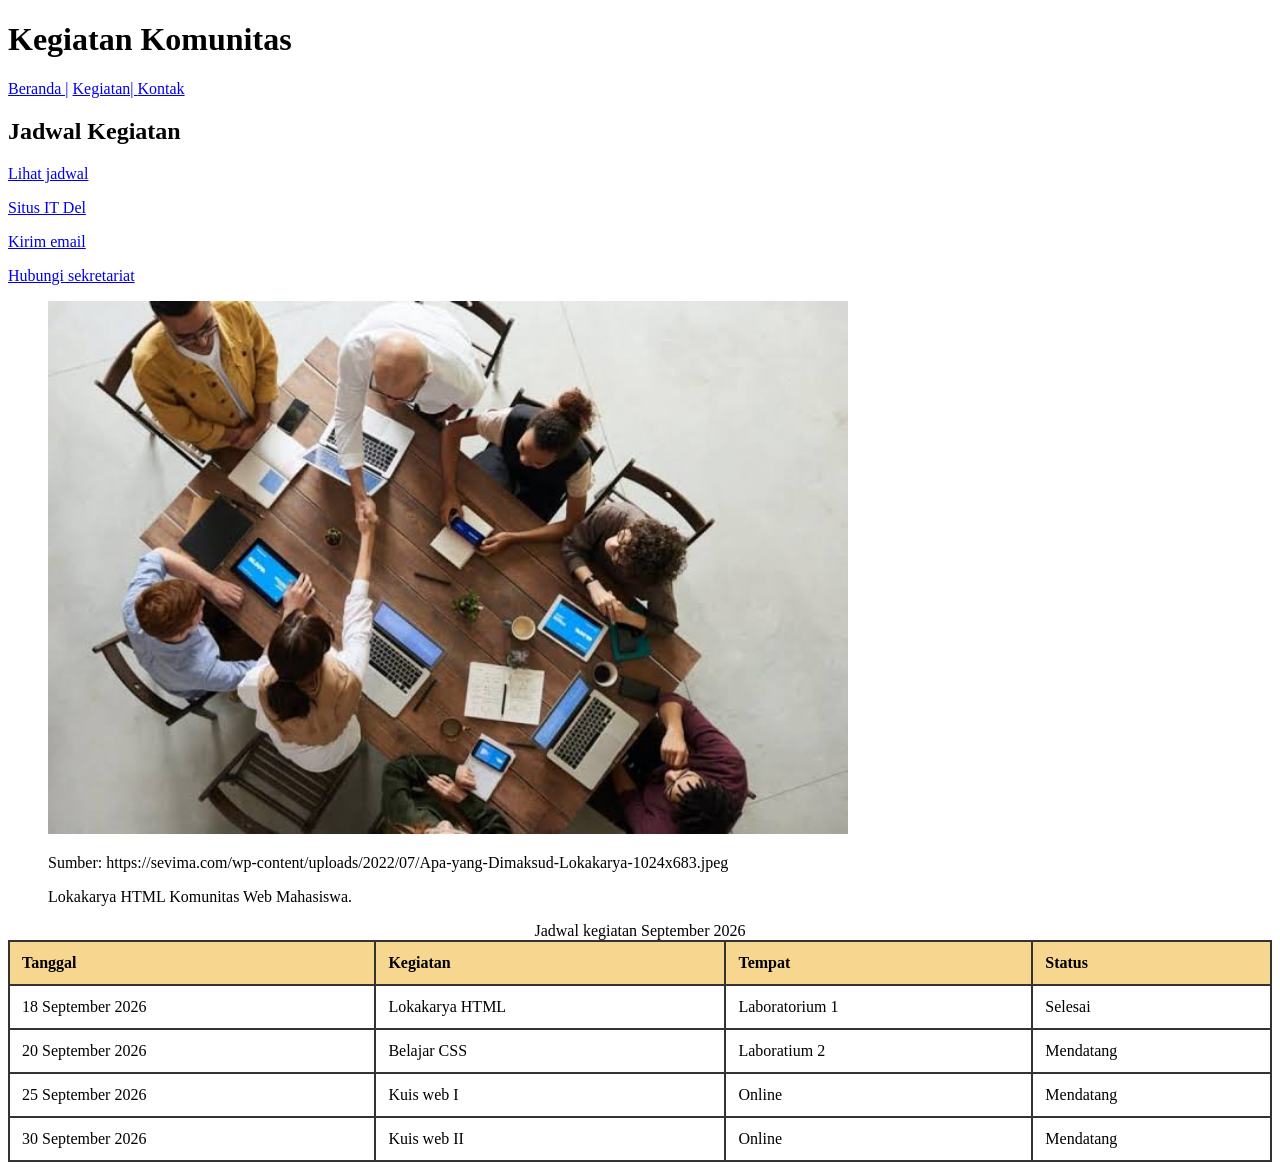
==== kegiatan.html @ 22a91a05 "Menambahkan navigasi media dan tabel kegiatan week 2 sesi 2" ====
<!doctype html>
<html lang="id">
<head>
 <meta charset="UTF-8">
 <meta name="viewport" content="width=device-width, initial-scale=1.0">
 <meta name="description" content="Jadwal kegiatan Komunitas Web Mahasiswa.">
 <title>Kegiatan | Komunitas Web Mahasiswa</title>
  <style>
  table {
    border-collapse: collapse; 
    width: 100%;
  }
  th, td {
    border: 2px solid #333333;
    padding: 12px;            
    text-align: left;
  }
  th {
    background-color: #f7d68f;
  }
</style>
</head>
<body>
 <header>
 <h1>Kegiatan Komunitas</h1>
 <nav aria-label="Navigasi utama">
 <a href="index.html">Beranda |</a>
 <a href="kegiatan.html" aria-current="page"> Kegiatan| </a>
 <a href="kontak.html" aria-current="page"> Kontak</a> 
 </nav>

 </header>
 <main>
 <h2>Jadwal Kegiatan</h2>
    <p><a href="#jadwal">Lihat jadwal</a></p>
    <p><a href="https://www.del.ac.id/">Situs IT Del</a></p>
    <p><a href="mailto:web@example.ac.id">Kirim email</a></p>
    <p><a href="tel:+62632601231">Hubungi sekretariat</a></p>

    <figure>
 <img src="images/Lokakarya.jpg"
 alt="Mahasiswa berdiskusi dalam lokakarya HTML"
 width="800" height="533">
  <p>Sumber: https://sevima.com/wp-content/uploads/2022/07/Apa-yang-Dimaksud-Lokakarya-1024x683.jpeg</p>
 <figcaption>Lokakarya HTML Komunitas Web Mahasiswa.</figcaption>
</figure>

<table id="jadwal">
 <caption>Jadwal kegiatan September 2026</caption>
 <thead>
 
 <tr>
 <th scope="col">Tanggal</th>
 <th scope="col">Kegiatan</th>
 <th scope="col">Tempat</th>
 <th scope="col">Status</th>
 </tr>
 </thead>
 <tbody>
 <tr>
 <td>18 September 2026</td>
 <td>Lokakarya HTML</td>
 <td>Laboratorium 1</td>
 <td>Selesai</td>
 </tr>
 <tr>
   <td>20 September 2026</td>
   <td>Belajar CSS</td>
   <td>Laboratium 2</td>
   <td>Mendatang</td>
 </tr>
 <tr>
   <td>25 September 2026</td>
   <td>Kuis web I</td>
   <td>Online</td>
   <td>Mendatang</td>
 </tr>
 <tr>
   <td>30 September 2026</td>
   <td>Kuis web II</td>
   <td>Online</td>
   <td>Mendatang</td>
 </tr>
 </tbody>
</table>

 </main>
</body>
</html>
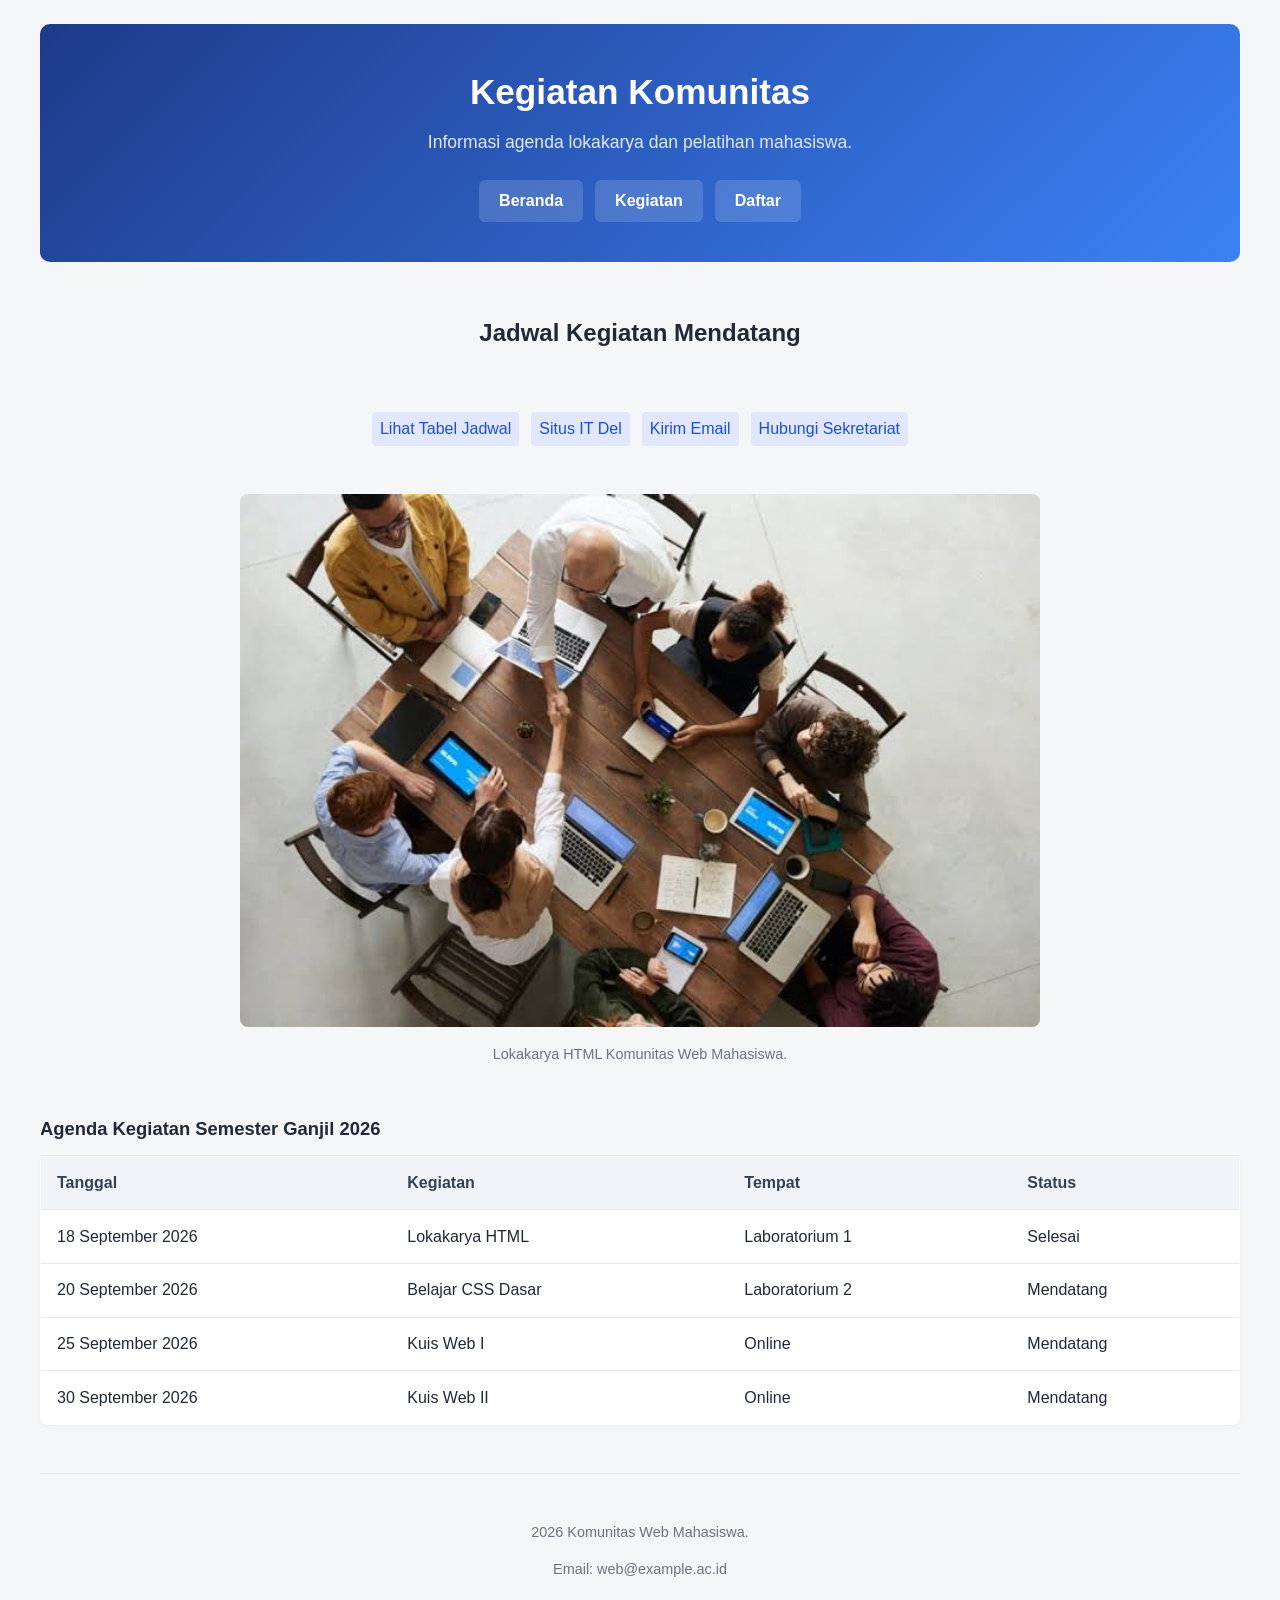
==== commit 79505f4f: "PSWI Week 7 Sesi 2: latihan dan pengujian" ====
--- a/kegiatan.html
+++ b/kegiatan.html
@@ -1,89 +1,83 @@
 <!doctype html>
 <html lang="id">
 <head>
- <meta charset="UTF-8">
- <meta name="viewport" content="width=device-width, initial-scale=1.0">
- <meta name="description" content="Jadwal kegiatan Komunitas Web Mahasiswa.">
- <title>Kegiatan | Komunitas Web Mahasiswa</title>
-  <style>
-  table {
-    border-collapse: collapse; 
-    width: 100%;
-  }
-  th, td {
-    border: 2px solid #333333;
-    padding: 12px;            
-    text-align: left;
-  }
-  th {
-    background-color: #f7d68f;
-  }
-</style>
+    <meta charset="UTF-8">
+    <meta name="viewport" content="width=device-width, initial-scale=1.0">
+    <meta name="description" content="Jadwal kegiatan Komunitas Web Mahasiswa.">
+    <title>Kegiatan | Komunitas Web Mahasiswa</title>
+    <link rel="stylesheet" href="css/style.css">
 </head>
 <body>
- <header>
- <h1>Kegiatan Komunitas</h1>
- <nav aria-label="Navigasi utama">
- <a href="index.html">Beranda |</a>
- <a href="kegiatan.html" aria-current="page"> Kegiatan| </a>
- <a href="kontak.html" aria-current="page"> Kontak</a> 
- </nav>
+    <header>
+        <h1>Kegiatan Komunitas</h1>
+        <p>Informasi agenda lokakarya dan pelatihan mahasiswa.</p>
+        <nav aria-label="Navigasi utama">
+            <a class="navi" href="index.html">Beranda</a>
+            <a class="navi" href="kegiatan.html" aria-current="page">Kegiatan</a>
+            <a class="navi" href="daftar.html">Daftar</a> 
+        </nav>
+    </header>
 
- </header>
- <main>
- <h2>Jadwal Kegiatan</h2>
-    <p><a href="#jadwal">Lihat jadwal</a></p>
-    <p><a href="https://www.del.ac.id/">Situs IT Del</a></p>
-    <p><a href="mailto:web@example.ac.id">Kirim email</a></p>
-    <p><a href="tel:+62632601231">Hubungi sekretariat</a></p>
+    <main>
+        <section class="hero">
+            <h2>Jadwal Kegiatan Mendatang</h2>
+            <nav class="sub-nav" aria-label="Tautan pintas kegiatan">
+                <a href="#jadwal">Lihat Tabel Jadwal</a>
+                <a href="https://www.del.ac.id/" target="_blank" rel="noopener">Situs IT Del</a>
+                <a href="mailto:web@example.ac.id">Kirim Email</a>
+                <a href="tel:+62632601231">Hubungi Sekretariat</a>
+            </nav>
 
-    <figure>
- <img src="images/Lokakarya.jpg"
- alt="Mahasiswa berdiskusi dalam lokakarya HTML"
- width="800" height="533">
-  <p>Sumber: https://sevima.com/wp-content/uploads/2022/07/Apa-yang-Dimaksud-Lokakarya-1024x683.jpeg</p>
- <figcaption>Lokakarya HTML Komunitas Web Mahasiswa.</figcaption>
-</figure>
+            <figure>
+                <img src="images/Lokakarya.jpg" alt="Mahasiswa berdiskusi dalam lokakarya HTML" width="800" height="533">
+                <figcaption>Lokakarya HTML Komunitas Web Mahasiswa.</figcaption>
+            </figure>
+        </section>
 
-<table id="jadwal">
- <caption>Jadwal kegiatan September 2026</caption>
- <thead>
- 
- <tr>
- <th scope="col">Tanggal</th>
- <th scope="col">Kegiatan</th>
- <th scope="col">Tempat</th>
- <th scope="col">Status</th>
- </tr>
- </thead>
- <tbody>
- <tr>
- <td>18 September 2026</td>
- <td>Lokakarya HTML</td>
- <td>Laboratorium 1</td>
- <td>Selesai</td>
- </tr>
- <tr>
-   <td>20 September 2026</td>
-   <td>Belajar CSS</td>
-   <td>Laboratium 2</td>
-   <td>Mendatang</td>
- </tr>
- <tr>
-   <td>25 September 2026</td>
-   <td>Kuis web I</td>
-   <td>Online</td>
-   <td>Mendatang</td>
- </tr>
- <tr>
-   <td>30 September 2026</td>
-   <td>Kuis web II</td>
-   <td>Online</td>
-   <td>Mendatang</td>
- </tr>
- </tbody>
-</table>
+        <section class="table-section">
+            <table id="jadwal">
+                <caption>Agenda Kegiatan Semester Ganjil 2026</caption>
+                <thead>
+                    <tr>
+                        <th scope="col">Tanggal</th>
+                        <th scope="col">Kegiatan</th>
+                        <th scope="col">Tempat</th>
+                        <th scope="col">Status</th>
+                    </tr>
+                </thead>
+                <tbody>
+                    <tr>
+                        <td>18 September 2026</td>
+                        <td>Lokakarya HTML</td>
+                        <td>Laboratorium 1</td>
+                        <td>Selesai</td>
+                    </tr>
+                    <tr>
+                        <td>20 September 2026</td>
+                        <td>Belajar CSS Dasar</td>
+                        <td>Laboratorium 2</td>
+                        <td>Mendatang</td>
+                    </tr>
+                    <tr>
+                        <td>25 September 2026</td>
+                        <td>Kuis Web I</td>
+                        <td>Online</td>
+                        <td>Mendatang</td>
+                    </tr>
+                    <tr>
+                        <td>30 September 2026</td>
+                        <td>Kuis Web II</td>
+                        <td>Online</td>
+                        <td>Mendatang</td>
+                    </tr>
+                </tbody>
+            </table>
+        </section>
+    </main>
 
- </main>
+    <footer id="kontak">
+        <p>2026 Komunitas Web Mahasiswa.</p>
+        <address>Email: web@example.ac.id</address>
+    </footer>
 </body>
-</html>
+</html>
--- a/css/style.css
+++ b/css/style.css
@@ -0,0 +1,317 @@
+body {
+    background-color: #f4f6f8;
+    color: #1f2937;
+    font-family: Arial, Helvetica, sans-serif;
+    line-height: 1.6;
+    margin: 0;
+    padding: 1.5rem 1rem;
+    max-width: 1200px;
+    margin-left: auto;
+    margin-right: auto;
+}
+
+
+header {
+    background: linear-gradient(135deg, #1e3a8a, #3b82f6);
+    color: #ffffff;
+    text-align: center;
+    padding: 2.5rem 1.5rem;
+    border-radius: 10px;
+    margin-bottom: 2rem;
+   
+}
+
+header h1 {
+    margin: 0;
+    font-size: 2.2rem;
+    font-weight: 700;
+}
+
+header p {
+    margin: 0.5rem 0 0 0;
+    font-size: 1.1rem;
+    color: #e0e7ff;
+}
+
+nav {
+    display: flex;
+    justify-content: center;
+    gap: 0.75rem;
+    margin-top: 1.5rem;
+    flex-wrap: wrap;
+}
+
+.navi {
+    background-color: rgba(255, 255, 255, 0.15);
+    color: #ffffff;
+    text-decoration: none;
+    padding: 0.5rem 1.25rem;
+    border-radius: 6px;
+    font-weight: 600;
+    transition: background-color 0.2s ease;
+}
+
+.navi:hover {
+    background-color: #ffffff;
+    color: #1e3a8a;
+}
+
+
+main {
+    display: flex;
+    flex-direction: column;
+    gap: 2rem;
+}
+
+/* Tata Letak Berbasis Flexbox */
+.hero {
+    display: flex;
+    flex-direction: column;
+    align-items: center;
+    text-align: center;
+    gap: 1rem;
+}
+
+.sub-nav {
+    display: flex;
+    gap: 0.75rem;
+    flex-wrap: wrap;
+    justify-content: center;
+    margin-bottom: 1rem;
+}
+
+.sub-nav a {
+    color: #1d4ed8;
+    text-decoration: none;
+    font-weight: 500;
+    padding: 0.25rem 0.5rem;
+    border-radius: 4px;
+    background-color: #e0e7ff;
+}
+
+.sub-nav a:hover {
+    text-decoration: underline;
+}
+
+.developer {
+    background-color: #ffffff;
+    padding: 1.25rem 1.5rem;
+    border-radius: 8px;
+    border-left: 5px solid #2563eb;
+    box-shadow: 0 2px 4px rgba(0, 0, 0, 0.04);
+}
+
+.developer h2 {
+    margin-top: 0;
+    margin-bottom: 0.5rem;
+    color: #1e3a8a;
+}
+
+.developer p {
+    margin: 0.25rem 0;
+}
+
+/* Tata Letak Berbasis CSS Grid */
+.content-grid {
+    display: grid;
+    grid-template-columns: repeat(auto-fit, minmax(200px, 1fr));
+    gap: 1.25rem;
+}
+
+.content-grid article {
+    background-color: #ffffff;
+    padding: 1.25rem;
+    border-radius: 8px;
+    border: 1px solid #e5e7eb;
+    box-shadow: 0 2px 4px rgba(0, 0, 0, 0.03);
+}
+
+.content-grid article h3 {
+    margin-top: 0;
+    color: #1e3a8a;
+}
+
+.content-grid article ul {
+    padding-left: 1.25rem;
+    margin-bottom: 0;
+}
+
+/* Aside / Informasi Samping */
+.info-tambahan {
+    display: flex;
+    gap: 1.25rem;
+    flex-wrap: wrap;
+}
+
+.info-tambahan section {
+    flex: 1 1 250px;
+    background-color: #ffffff;
+    padding: 1.25rem;
+    border-radius: 8px;
+    border: 1px solid #e5e7eb;
+}
+
+.info-tambahan h3 {
+    margin-top: 0;
+    color: #1e3a8a;
+}
+
+/* Gambar & Gambar Formulir */
+img {
+    max-width: 100%;
+    height: auto;
+    border-radius: 8px;
+}
+
+figure {
+    margin: 1rem 0;
+    text-align: center;
+}
+
+figcaption {
+    margin-top: 0.5rem;
+    font-size: 0.9rem;
+    color: #6b7280;
+}
+
+
+table {
+    width: 100%;
+    border-collapse: collapse;
+    background-color: #ffffff;
+    border-radius: 8px;
+    overflow: hidden;
+    border: 1px solid #e5e7eb;
+    box-shadow: 0 2px 4px rgba(0, 0, 0, 0.03);
+}
+
+caption {
+    font-size: 1.15rem;
+    font-weight: bold;
+    margin-bottom: 0.75rem;
+    text-align: left;
+    color: #1f2937;
+}
+
+th, td {
+    padding: 0.85rem 1rem;
+    border-bottom: 1px solid #e5e7eb;
+    text-align: left;
+}
+
+th {
+    background-color: #f1f5f9;
+    font-weight: 600;
+    color: #334155;
+}
+
+tbody tr:hover {
+    background-color: #f8fafc;
+}
+
+form {
+    display: flex;
+    flex-direction: column;
+    gap: 1.1rem;
+    background-color: #ffffff;
+    padding: 2rem;
+    border-radius: 8px;
+    border: 1px solid #e5e7eb;
+    max-width: 600px;
+    margin: 0 auto;
+    width: 100%;
+    box-sizing: border-box;
+    box-shadow: 0 2px 4px rgba(0, 0, 0, 0.04);
+}
+
+.notice {
+    color: #dc2626;
+    font-size: 0.95rem;
+    margin-top: -0.5rem;
+}
+
+form label {
+    font-size: 0.95rem;
+    font-weight: 600;
+    color: #374151;
+    margin-bottom: -0.5rem;
+}
+
+
+form input,
+form select,
+form textarea {
+    padding: 0.65rem 0.85rem;
+    border: 1px solid #d1d5db;
+    border-radius: 6px;
+    font-size: 1rem;
+    font-family: inherit;
+    box-sizing: border-box;
+}
+
+form input:focus,
+form select:focus,
+form textarea:focus {
+    outline: 2px solid #2563eb;
+    border-color: transparent;
+}
+
+fieldset {
+    border: 1px solid #e5e7eb;
+    border-radius: 6px;
+    padding: 1rem;
+    display: flex;
+    flex-direction: column;
+    gap: 0.5rem;
+}
+
+legend {
+    font-weight: 600;
+    color: #374151;
+    padding: 0 0.3rem;
+}
+
+fieldset label {
+    display: flex;
+    gap: 0.5rem;
+    margin-bottom: 0;
+    cursor: pointer;
+}
+
+.keterangan-form {
+    font-size: 0.85rem;
+    color: #6b7280;
+    margin: 0;
+}
+
+button {
+    background-color: #2563eb;
+    color: #ffffff;
+    padding: 0.75rem 1.5rem;
+    font-size: 1rem;
+    font-weight: 600;
+    border: none;
+    border-radius: 6px;
+    cursor: pointer;
+    transition: background-color 0.2s ease;
+}
+
+button:hover {
+    background-color: #1d4ed8;
+}
+button:focus {
+   outline: 2px solid blue;
+}
+
+footer {
+    text-align: center;
+    padding: 2rem 0 1rem;
+    font-size: 0.9rem;
+    color: #6b7280;
+    border-top: 1px solid #e5e7eb;
+    margin-top: 3rem;
+}
+
+footer address {
+    font-style: normal;
+}
